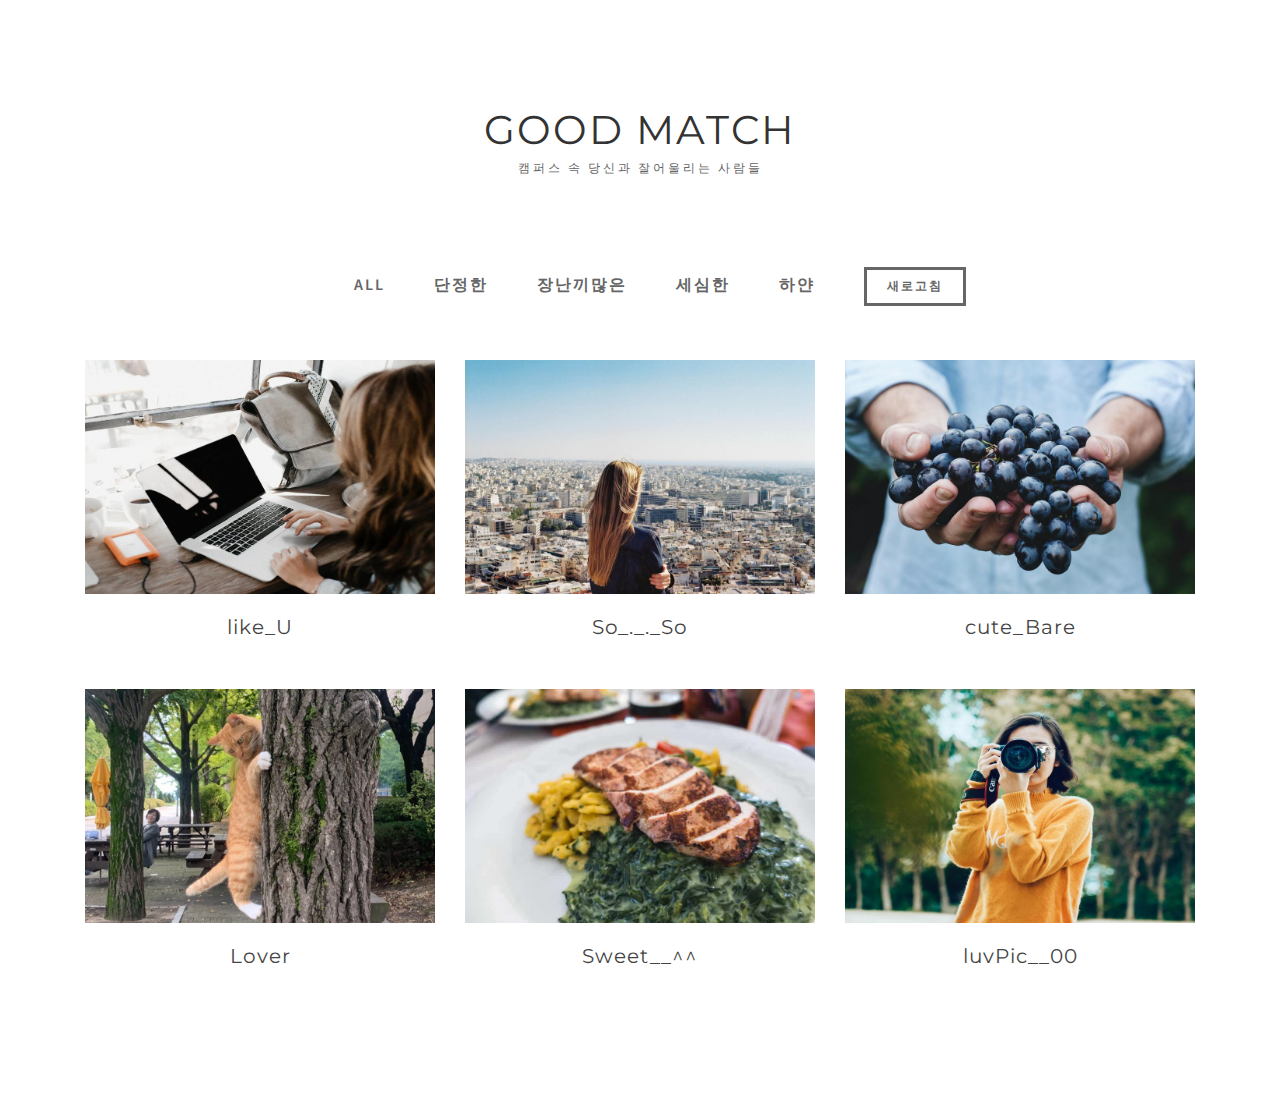
==== goodMatch.html @ 69f0681d "route 설정" ====
<!DOCTYPE html>
    <html lang="en">
    <head>
        <meta charset="utf-8">
        <meta http-equiv="X-UA-Compatible" content="IE=Edge">
        <meta name="viewport" content="width=device-width, initial-scale=1">
        <meta name="keywords" content="">
            <meta name="description" content="">
    
        <!-- stylesheets css -->
        <link rel="stylesheet" href="css/bootstrap.min.css">
    
            <link rel="stylesheet" href="css/magnific-popup.css">
    
        <link rel="stylesheet" href="css/animate.min.css">
        <link rel="stylesheet" href="css/font-awesome.min.css">
    
            <link rel="stylesheet" href="css/nivo-lightbox.css">
            <link rel="stylesheet" href="css/nivo_themes/default/default.css">
    
            <link rel="stylesheet" href="css/hover-min.css">
            <link rel="stylesheet" href="css/flexslider.css">
    
        <link rel="stylesheet" href="css/style.css">
    
            <link href='https://fonts.googleapis.com/css?family=Montserrat:400,700' rel='stylesheet' type='text/css'>
            <link href='https://fonts.googleapis.com/css?family=Source+Sans+Pro:400,300,600' rel='stylesheet' type='text/css'>
        
      </head>
    
    <!-- Gallery section -->
    <section id="gallery" class="parallax-section">
            <div class="container">
              <div class="row">
          
                <div class="col-md-12">
          
                 <div class="col-md-offset-2 col-md-8 col-sm-offset-1 col-sm-10">
                   <div class="wow fadeInUp section-title" data-wow-delay="0.3s">
                      <h2>Good Match</h2>
                      <h4>캠퍼스 속 당신과 잘어울리는 사람들</h4>
                  </div>
                </div>
                  
                    <!-- iso section -->
                    <div class="iso-section wow fadeInUp" data-wow-delay="0.6s">
          
                              <ul class="filter-wrapper clearfix">
                                  <li><a href="#" data-filter="*" class="selected opc-main-bg">All</a></li>
                                  <li><a href="#" class="opc-main-bg" data-filter=".breakfast">단정한</a></li>
                                  <li><a href="#" class="opc-main-bg" data-filter=".pizza">장난끼많은</a></li>
                                  <li><a href="#" class="opc-main-bg" data-filter=".lunch">세심한</a></li>
                                  <li><a href="#" class="opc-main-bg" data-filter=".dinner">하얀</a></li>
                                  <li><a href="#" class="opc-main-bg" data-filter=".breakfast" >
                                    <div class="refreshObject">
                                      새로고침
                                    </div>
                                  </li>
                              </ul>
          
                              <!-- iso box section -->
                              <div class="iso-box-section wow fadeInUp" data-wow-delay="0.9s">
                                <div class="iso-box-wrapper col4-iso-box">
          
                                  <div class="iso-box breakfast pizza lunch col-md-4 col-sm-6">
                                    <div class="gallery-thumb">
                                      <a href="peed.html">
                                        <img src="images/type1.jpg" class="fluid-img" alt="Gallery">
                                          <div class="gallery-overlay">
                                            <div class="gallery-item">
                                              <i class="fa fa-search"></i>
                                            </div>
                                          </div>
                                      </a>
                                    </div>
                                    <h3>like_U</h3>
                                  </div>
          
                                  <div class="iso-box breakfast lunch dinner col-md-4 col-sm-6">
                                    <div class="gallery-thumb">
                                      <a href="images/type2.jpg" data-lightbox-gallery="food-gallery">
                                        <img src="images/type2.jpg" class="fluid-img" alt="Gallery">
                                          <div class="gallery-overlay">
                                            <div class="gallery-item">
                                              <i class="fa fa-search"></i>
                                            </div>
                                          </div>
                                      </a>
                                    </div>
                                    <h3>So_._._So</h3>
                                  </div>
          
                                  <div class="iso-box dinner col-md-4 col-sm-6">
                                    <div class="gallery-thumb">
                                      <a href="images/type3.jpg" data-lightbox-gallery="food-gallery">
                                        <img src="images/type3.jpg" class="fluid-img" alt="Gallery">
                                          <div class="gallery-overlay">
                                            <div class="gallery-item">
                                              <i class="fa fa-search"></i>
                                            </div>
                                          </div>
                                      </a>
                                    </div>
                                    <h3>cute_Bare</h3>
                                  </div>
          
                                  <div class="iso-box breakfast col-md-4 col-sm-6">
                                    <div class="gallery-thumb">
                                      <a href="images/type4.jpg" data-lightbox-gallery="food-gallery">
                                        <img src="images/type4.jpg" class="fluid-img" alt="Gallery">
                                          <div class="gallery-overlay">
                                            <div class="gallery-item">
                                              <i class="fa fa-search"></i>
                                            </div>
                                          </div>
                                      </a>
                                    </div>
                                    <h3>Lover</h3>
                                  </div>
          
                                  <div class="iso-box lunch col-md-4 col-sm-6">
                                    <div class="gallery-thumb">
                                      <a href="images/type5.jpg" data-lightbox-gallery="food-gallery">
                                        <img src="images/type5.jpg" class="fluid-img" alt="Gallery">
                                          <div class="gallery-overlay">
                                            <div class="gallery-item">
                                              <i class="fa fa-search"></i>
                                            </div>
                                          </div>
                                      </a>
                                    </div>
                                    <h3>Sweet__^^</h3>
                                  </div>
          
                                  <div class="iso-box pizza lunch col-md-4 col-sm-6">
                                    <div class="gallery-thumb">
                                      <a href="images/type6.jpg" data-lightbox-gallery="food-gallery">
                                        <img src="images/type6.jpg" class="fluid-img" alt="Gallery">
                                          <div class="gallery-overlay">
                                            <div class="gallery-item">
                                              <i class="fa fa-search"></i>
                                            </div>
                                          </div>
                                      </a>
                                    </div>
                                    <h3>luvPic__00</h3>
                                  </div>
          
                                 </div>
                              </div>
          
                    </div>
          
                </div>
          
              </div>
            </div>
          </section>
    
    <!-- javscript js -->
    <script src="js/jquery.js"></script>
    <script src="js/bootstrap.min.js"></script>
    
    <script src="js/jquery.magnific-popup.min.js"></script>
    
    <script src="js/jquery.sticky.js"></script>
    <script src="js/jquery.backstretch.min.js"></script>
    
    <script src="js/isotope.js"></script>
    <script src="js/imagesloaded.min.js"></script>
    <script src="js/nivo-lightbox.min.js"></script>
    
    <script src="js/jquery.flexslider-min.js"></script>
    
    <script src="js/jquery.parallax.js"></script>
    <script src="js/smoothscroll.js"></script>
    <script src="js/wow.min.js"></script>
    
    <script src="js/custom.js"></script>
---- css/nivo_themes/default/default.css ----
/*
 * Nivo Lightbox Default Theme v1.0
 * http://dev7studios.com/nivo-lightbox
 *
 * Copyright 2013, Dev7studios
 * Free to use and abuse under the MIT license.
 * http://www.opensource.org/licenses/mit-license.php
 */
 
.nivo-lightbox-theme-default.nivo-lightbox-overlay { 
	background: #666;
	background: rgba(0,0,0,0.6); 
}
.nivo-lightbox-theme-default .nivo-lightbox-content.nivo-lightbox-loading { background: url(loading.gif) no-repeat 50% 50%; }

.nivo-lightbox-theme-default .nivo-lightbox-nav {
	top: 10%;
	width: 8%;
	height: 80%;
	text-indent: -9999px;
	background-repeat: no-repeat;
	background-position: 50% 50%;
	opacity: 0.5;
}
.nivo-lightbox-theme-default .nivo-lightbox-nav:hover { 
	opacity: 1; 
	background-color: rgba(0,0,0,0.5);
}
.nivo-lightbox-theme-default .nivo-lightbox-prev { 
	background-image: url(prev.png); 
	border-radius: 0 3px 3px 0;
}
.nivo-lightbox-theme-default .nivo-lightbox-next { 
	background-image: url(next.png); 
	border-radius: 3px 0 0 3px;
}

.nivo-lightbox-theme-default .nivo-lightbox-close {
	display: block;
	background: url(close.png) no-repeat;
	width: 48px;
	height: 48px;
	text-indent: -9999px;
	padding: 5px;
	opacity: 0.5;
}
.nivo-lightbox-theme-default .nivo-lightbox-close:hover { opacity: 1; }

.nivo-lightbox-theme-default .nivo-lightbox-title-wrap { bottom: -7%; }
.nivo-lightbox-theme-default .nivo-lightbox-title {
	font: 14px/20px 'Helvetica Neue', Helvetica, Arial, sans-serif;
	font-style: normal;
	font-weight: normal;
	background: #000;
	color: #fff;
	padding: 7px 15px;
	border-radius: 30px;
}

.nivo-lightbox-theme-default .nivo-lightbox-image img {
	background: #fff;
	-webkit-box-shadow: 0px 1px 1px rgba(0,0,0,0.4);
	        box-shadow: 0px 1px 1px rgba(0,0,0,0.4);
}
.nivo-lightbox-theme-default .nivo-lightbox-ajax,
.nivo-lightbox-theme-default .nivo-lightbox-inline {
	background: #fff;
	padding: 40px;
	-webkit-box-shadow: 0px 1px 1px rgba(0,0,0,0.4);
	        box-shadow: 0px 1px 1px rgba(0,0,0,0.4);
}

@media (-webkit-min-device-pixel-ratio: 1.3),
       (-o-min-device-pixel-ratio: 2.6/2),
       (min--moz-device-pixel-ratio: 1.3),
       (min-device-pixel-ratio: 1.3),
       (min-resolution: 1.3dppx) {

	.nivo-lightbox-theme-default .nivo-lightbox-content.nivo-lightbox-loading { 
		background-image: url(loading@2x.gif); 
		-webkit-background-size: 32px 32px; 
		        background-size: 32px 32px;
	}
	.nivo-lightbox-theme-default .nivo-lightbox-prev { 
		background-image: url(prev@2x.png); 
		-webkit-background-size: 48px 48px; 
		        background-size: 48px 48px;
	}
	.nivo-lightbox-theme-default .nivo-lightbox-next { 
		background-image: url(next@2x.png); 
		-webkit-background-size: 48px 48px; 
		        background-size: 48px 48px;
	}
	.nivo-lightbox-theme-default .nivo-lightbox-close { 
		background-image: url(close@2x.png); 
		-webkit-background-size: 16px 16px; 
		        background-size: 16px 16px;
	}
	
}
---- css/style.css ----
/*

Template 2083 Steak House

http://www.tooplate.com/view/2083-steak-house

*/

body {
		background: #ffffff;
    font-family: 'Source Sans Pro', sans-serif;
    font-weight: 300;
	}

html,body {
  width: 100%;
  overflow-x: hidden;
}

html {
  font-size: 100%;
}


/* Typography */
h1,h2,h3, .btn {
  font-family: 'Montserrat', sans-serif;
  font-weight: 400;
  letter-spacing: 1px;
}

h1 {
  font-weight: bold;
  font-size: 100px;
}

h2 {
  color: #333;
  font-size: 40px;
  letter-spacing: 2px;
  text-transform: uppercase;
  margin-top: 8px;
}
#contact h2 {
  color: #ffffff;
}

h3 {
  color: #444;
  font-size: 20px;
  line-height: 26px;
  letter-spacing: 1px;
  padding-bottom: 10px;
}
#menu h3 {
   color: #555;
}

h4 {
  font-size: 12px;
  font-weight: bold;
  letter-spacing: 3px;
  text-transform: uppercase;
  font-weight: 400;
}

p {
  font-size: 18px;
  letter-spacing: 0.8px;
  line-height: 28px;
}

a {
  text-decoration: none !important;
}
a:visited,
a:focus {
  outline: none;
  text-decoration: none !important;
}

.parallax-section {
  background-attachment: fixed !important;
  background-size: cover !important;
}

/* hover min css */
.hvr-bounce-to-bottom:before,
.hvr-bounce-to-top:before {
  background-color: #ffffff;
}


/* All Section styles */
#about,
#feature,
#video,
#menu,
#team,
#gallery,
#contact {
  color: #656565;
  padding-top: 100px;
  padding-bottom: 100px;
}

#feature,
#video,
#team,
#gallery,
#contact {
  text-align: center;
}

#feature,
#team {
  background: rgb(240,240,240);
}



/* section title */
.section-title {
  padding-bottom: 70px;
}
#about .section-title,
#menu .section-title {
  text-align: center;
}
#contact .section-title {
  color: #f0f0f0;
}



/* Preloader section  */
.preloader {
  position: fixed;
  top: 0;
  left: 0;
  width: 100%;
  height: 100%;
  z-index: 99999;
  display: flex;
  flex-flow: row nowrap;
  justify-content: center;
  align-items: center;
  background: none repeat scroll 0 0 #ffffff;
}

.sk-spinner-pulse {
  width: 60px;
  height: 60px;
  background-color: #222;
  border-radius: 100%;
  -webkit-animation: sk-pulseScaleOut 1s infinite ease-in-out;
          animation: sk-pulseScaleOut 1s infinite ease-in-out; }

@-webkit-keyframes sk-pulseScaleOut {
  0% {
    -webkit-transform: scale(0);
            transform: scale(0); }
  100% {
    -webkit-transform: scale(1);
            transform: scale(1);
    opacity: 0; } }

@keyframes sk-pulseScaleOut {
  0% {
    -webkit-transform: scale(0);
            transform: scale(0); }
  100% {
    -webkit-transform: scale(1);
            transform: scale(1);
    opacity: 0; } }


/* Home section */
#home {
  color: #ffffff;
  display: -webkit-box;
  display: -webkit-flex;
  display: -ms-flexbox;
  display: flex;
  -webkit-box-align: center;
  -webkit-align-items: center;
      -ms-flex-align: center;
        align-items: center;
  text-align: center;
  height: 100vh;
  overflow: hidden;
  position: relative;
}

#home .gradient-overlay {
  background: #c21500; /* fallback for old browsers */  
  background: -webkit-linear-gradient(to left, #c21500 , #ffc500); /* Chrome 10-25, Safari 5.1-6 */
  background: linear-gradient(to left, #c21500 , #ffc500); /* W3C, IE 10+/ Edge, Firefox 16+, Chrome 26+, Opera 12+, Safari 7+ */
  opacity: 0.8;      
  position: absolute;
  top: 0;
  width: 100%;
  height: 100vh;
}

#home .btn {
  background: transparent;
  border: 3px solid #ffffff;
  color: #ffffff;
  font-size: 12px;
  letter-spacing: 2px;
  padding: 13px 30px;
  margin-top: 34px;
  text-transform: uppercase;
}
#home .small-btn {
  background: transparent;
  border: 2px solid #ffffff;
  color: #ffffff;
  font-size: 12px;
  letter-spacing: 1px;
  padding: 10px 20px;
  top: 3vmin;
  right: 3vmin;
  position: absolute;
  text-transform: uppercase;
}
#home .btn:hover,
#home .btn:focus {
  color: #c21500;
}


/* Navigation section */
.navbar-default {
    background: #ffffff;
    border: none;
    box-shadow: 0px 2px 8px 0px rgba(50, 50, 50, 0.04);
    margin: 0 !important;
}

.navbar-default .navbar-brand {
  color: #505050;
  font-size: 28px;
  font-weight: 600;
  letter-spacing: 2px;
  line-height: 40px;
  margin: 0;
}

.navbar-default .navbar-nav li a {
    color: #757575;
    font-size: 19px;
    font-weight: 300;
    line-height: 50px;
    -webkit-transition: all 0.4s ease-in-out;
    transition: all 0.4s ease-in-out;
}

.navbar-default .navbar-nav > li a:hover {
    color: #c21500 !important;
}

.navbar-default .navbar-nav > li > a:hover,
.navbar-default .navbar-nav > li > a:focus {
    color: #606060;
    background-color: transparent;
}

.navbar-default .navbar-nav > .active > a,
.navbar-default .navbar-nav > .active > a:hover,
.navbar-default .navbar-nav > .active > a:focus {
    color: #c21500;
    background-color: transparent;
}

.navbar-default .navbar-toggle {
     border: none;
     padding-top: 10px;
  }

.navbar-default .navbar-toggle .icon-bar {
    border-color: transparent;
  }

.navbar-default .navbar-toggle:hover,
.navbar-default .navbar-toggle:focus { 
  background-color: transparent;
}



/* Feature section */
#feature .feature-thumb {
  background-color: #ffffff;
  position: relative;
  padding: 40px;
  margin-top: 32px;
}
#feature .feature-icon {
  background-color: #222;
  width: 85px;
  height: 85px;
  margin: 0 auto;
  top: 0;
  margin-top: -70px;
  margin-bottom: 30px;
  position: relative;
  -webkit-border-radius: 50%;
  -moz-border-radius: 50%;
  -ms-border-radius: 50%;
  border-radius: 50%;
  display: table;
  text-align: center;
  transition: all 0.4s ease-in-out;
}
#feature .feature-icon:hover {
  background-color: #c21500;
}
#feature .feature-icon span {
  display: table-cell;
  vertical-align: middle;
}
#feature .feature-icon .fa {
  color: #ffffff;
  font-size: 36px;
  margin: 0;
  padding: 0;
}

#feature h3 {
  padding-top: 14px;
  padding-bottom: 10px;
}



/* About section  */
#about .col-md-4 ul {
  padding-top: 4px;
  padding-left: 28px;
}

#about .col-md-4 ul li {
  color: #777;
  font-size: 18px;
  font-weight: 400;
  padding-top: 2px;
  padding-bottom: 2px;
}



/* Video section  */
#video {
  background: url('../images/video-bg.jpg') 50% 0 repeat-y fixed;
  -webkit-background-size: cover;
  background-size: cover;
  background-position: center center;
  position: relative;
  color: #999;
}

#video .overlay {
  background: rgba(03,03,03,0.6);
  width: 100%;
  height: 100%;
  position: absolute;
  top: 0;
}

#video h2 {
  color: #ffffff;
  padding-top: 20px;
  padding-bottom: 16px;
}

#video .fa {
  position: relative;
  border: 2px solid #ffffff;
  border-radius: 100px;
  color: #ffffff;
  font-size: 28px;
  width: 80px;
  height: 80px;
  line-height: 80px;
  text-align: center;
  vertical-align: middle;
  margin-top: 22px;
}



/* Menu section */
#menu .media {
  padding-bottom: 20px;
}

#menu .media-object img {
  width: 220px;
  padding-right: 12px;
  position: relative;
}

#menu .media-object span.menu-price {
  position: absolute;
  background-color: #ffffff;
  color: #222;
  font-size: 20px;
  font-weight: bold;
  padding: 6px 20px;
  top: 50%;
  left: 3%;
}

/* Team section */
#team h3 {
  padding-bottom: 0px;
}

#team .team-des h4 {
  color: #666;
  padding-top: 0px;
  padding-bottom: 10px;
}

#team img {
  width: 100%;
}

#team .team-thumb {
  width: 100%;
  position: relative;
}

#team .team-des {
  background: #ffffff;
  box-shadow: 0px 2px 8px 0px rgba(50, 50, 50, 0.04);
  position: absolute;
  bottom: 0px;
  width: 100%;
  height: 90px;
  overflow: hidden;
  transition: height 450ms;
}
#team .team-thumb:hover .team-des {
  color: #ffffff;
  height: 100%;
  background-color: #c21500;
  padding-top: 30%;
  opacity: 0.9;
}
#team .team-thumb:hover h3,
#team .team-thumb:hover h4,
#team .team-thumb:hover .social-icon li a {
  color: #eee;
}

#team .join-team {
  background-color: #c21500;
  color: #f0f0f0;
  padding: 30px 20px;
  text-align: center;
  width: 100%;
  height: 100%;
  box-sizing: border-box;
  display: block;
}
#team .join-team .fa {
  font-size: 32px;
  padding-bottom: 14px;
}
#team .join-team .btn {
  background-color: transparent;
  border: 3px solid #ffffff;
  color: #ffffff;
  font-size: 18px;
  padding: 6px 26px;
  margin-top: 18px;
}
#team .join-team .btn:hover {
  color: #222;
}

#team .col-md-6 {
  padding-top: 62px;
}
#team .col-md-6 h2 {
  padding-bottom: 16px;
}



/* Gallery section */
#gallery .gallery-thumb {
  position: relative;
  overflow: hidden;
  margin: 0;
} 

#gallery .gallery-thumb .gallery-overlay {
  background: #c21500;
  position: absolute;
  top: 0;
  right: 0;
  bottom: 0;
  left: 0;
  width: 100%;
  height: 100%;
  opacity: 0;
  -webkit-transition: all 0.4s ease-in-out;
  transition: all 0.4s ease-in-out;
}

#gallery .gallery-thumb:hover .gallery-overlay {
    opacity: 0.9;
}

#gallery .gallery-thumb .gallery-overlay .gallery-item {
    text-align: center;
    position: absolute;
    top:50%;
    left: 50%;
    -webkit-transform:translate(-50%,-50%);
      -ms-transform:translate(-50%,-50%);
          transform:translate(-50%,-50%);
}

#gallery .gallery-thumb .fa {
  background: #ffffff;
  border-radius: 100%;
  font-size: 24px;
  color: #222;
  width: 60px;
  height: 60px;
  line-height: 60px;
  text-align: center;
  vertical-align: middle;
}

#gallery .refreshObject {
  background: transparent;
  border: 3px solid #666666;
  color: #666666;
  font-size: 12px;
  letter-spacing: 2px;
  padding: 8px 20px;
  text-transform: uppercase;
}

/*filter css*/
.filter-wrapper {
    width: 100%;
    margin-bottom: 42px;
    overflow: hidden;
}

.filter-wrapper li {
    display: inline-block;
    margin: 4px;
}

.filter-wrapper li a {
    color: #666;
    font-size: 16px;
    font-weight: 600;
    letter-spacing: 2px;
    padding: 8px 17px;
    margin-right: 2px;
    margin-left: 2px;
    text-transform: uppercase;
    display: block;
    text-decoration: none;
    -webkit-transition: all 0.4s ease-in-out;
  transition: all 0.4s ease-in-out;
}
.filter-wrapper li a:hover,
.filter-wrapper li a:focus {
  color: #C21500;
}

/*isotope box css*/
.iso-box-section {
    width: 100%;
}

.iso-box-wrapper {
    width: 100%;
    padding: 0;
    clear: both;
    position: relative;
}

.iso-box {
    position: relative;
    min-height: 50px;
    float: left;
    overflow: hidden;
    margin-bottom: 30px;
}

.iso-box > a {
    display: block;
    width: 100%;
    height: 100%;
    overflow: hidden;
} 

.fluid-img {
    width: 100%;
    display: block;
}


/* Contact section  */
#contact {
  background: url('../images/contact-bg.jpg') 50% 0 repeat-y fixed;
  -webkit-background-size: cover;
  background-size: cover;
  background-position: center center;
  position: relative;
}

#contact .overlay {
  background: rgba(0,0,0,0.7);
  width: 100%;
  height: 100%;
  position: absolute;
  top: 0;
}

#contact .form-control {
  background: transparent;
  border: none;
  border-bottom: 1px solid #666;
  border-radius: 0px;
  box-shadow: none;
  color: #ffffff;
  font-size: 18px;
  margin-bottom: 16px;
  transition: all 0.4s ease-in-out;
}

#contact .form-control:hover {
  border-color: #ddd;
}

#contact input {height: 45px;}

#contact input[type='submit'] {
  background: #ffffff;
  border-radius: 4px;
  color: #c21500;
  font-size: 20px;
  font-weight: 600;
  letter-spacing: 2px;
  height: 50px;
  margin-top: 20px;
  transition: all 0.4s ease-in-out;
}
#contact input[type='submit']:hover {
  background-color: #c21500;
  border-color: transparent;
  color: #ffffff;
}


/* Footer section  */
footer {
  background-color: #141414;
  color: #757575;
  padding-top: 100px;
  padding-bottom: 100px;
}

footer h3 {
  color: #ffffff;
  text-transform: uppercase;
  padding-bottom: 14px;
}

footer strong {
  color: #f0f0f0;
  font-size: 20px;
  display: block;
  padding-top: 6px;
  padding-bottom: 2px;
}


/* copyright section  */
#copyright p {
  padding: 20px;
}

.gototop {
  background-color: #242424;
  color: #ffffff;
  font-size: 40px;
  padding: 20px 32px;
  text-align: right;
  transition: all 0.4s ease-in-out;
}
.gototop:hover {
  background-color: #c21500;
  color: #fff;
}

/* social icon section  */
.social-icon {
  padding: 0;
  margin: 0;
}

.social-icon li {
  list-style: none;
  display: inline-block;
}

.social-icon li a {
  border-radius: 100px;
  color: #626262;
  font-size: 18px;
  text-decoration: none;
  transition: all 0.4s ease-in-out;
  width: 35px;
  height: 35px;
  line-height: 35px;
  text-align: center;
  margin-bottom: 12px;
  margin-right: 10px;
}

.social-icon li a:hover {
  background: #111;
  color: #ffffff;
}



/* Mobile Responsive */
@media (max-width: 980px) {

  #home {
    height: 65vh;
  }

  #feature .col-md-4:last-child,
  #about .col-md-4 {
    margin-top: 42px;
  }

  #team .team-thumb {
    margin-top: 20px;
    margin-bottom: 20px;
  }
  #team .join-team {
    padding: 71px 50px;
    margin-top: 20px;
  }

}


@media (max-width: 900px) {

  h1 {font-size: 70px;}

}


@media (max-width: 768px) {

  .navbar-default .navbar-brand {
    line-height: 46px;
  }

}

@media (max-width: 767px) {

  .navbar-default .navbar-brand {
    line-height: 15px;
  }
  .navbar-default .navbar-nav li a {
    line-height: 30px;
  }

  #feature .col-md-4,
  #about .col-md-5,
  footer .col-md-4 {
    padding-top: 20px;
    padding-bottom: 20px;
  }

  .filter-wrapper {
    padding: 0px;
  }

}

@media (max-width: 650px) {

  #home {
    height: 100vh;
  }

  h1 {
    font-size: 60px;
  }
  h2 {
    font-size: 30px;
  }

  #feature {
    padding-top: 80px;
    padding-bottom: 80px;
  }

  #about,
  #feature,
  #video,
  #menu,
  #team,
  #gallery,
  #contact {
    padding-top: 80px;
    padding-bottom: 80px;
  }

  #menu .media-object img {
    width: 100%;
    padding-bottom: 14px;
  }
  #menu .media-object span.menu-price {
    top: 30%;
    left: 6%;
  }

  footer {text-align: center;}

}
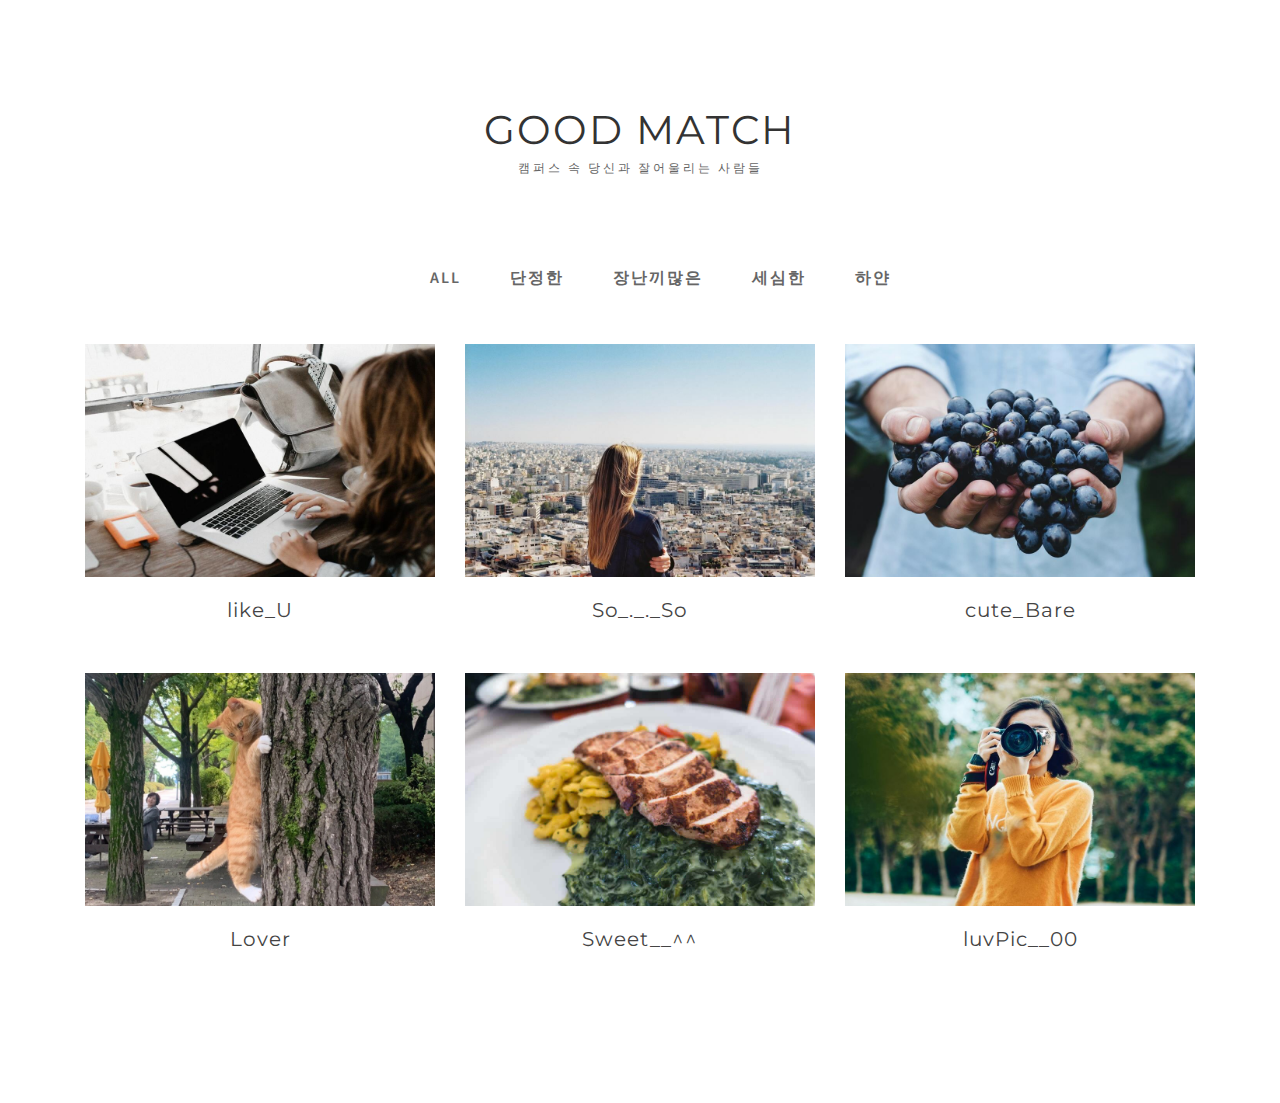
==== commit ebbd358e: "피드 생성" ====
--- a/goodMatch.html
+++ b/goodMatch.html
@@ -51,11 +51,6 @@
                                   <li><a href="#" class="opc-main-bg" data-filter=".pizza">장난끼많은</a></li>
                                   <li><a href="#" class="opc-main-bg" data-filter=".lunch">세심한</a></li>
                                   <li><a href="#" class="opc-main-bg" data-filter=".dinner">하얀</a></li>
-                                  <li><a href="#" class="opc-main-bg" data-filter=".breakfast" >
-                                    <div class="refreshObject">
-                                      새로고침
-                                    </div>
-                                  </li>
                               </ul>
           
                               <!-- iso box section -->
@@ -78,7 +73,7 @@
           
                                   <div class="iso-box breakfast lunch dinner col-md-4 col-sm-6">
                                     <div class="gallery-thumb">
-                                      <a href="images/type2.jpg" data-lightbox-gallery="food-gallery">
+                                      <a href="peed.html" data-lightbox-gallery="food-gallery">
                                         <img src="images/type2.jpg" class="fluid-img" alt="Gallery">
                                           <div class="gallery-overlay">
                                             <div class="gallery-item">
@@ -92,7 +87,7 @@
           
                                   <div class="iso-box dinner col-md-4 col-sm-6">
                                     <div class="gallery-thumb">
-                                      <a href="images/type3.jpg" data-lightbox-gallery="food-gallery">
+                                      <a href="peed.html" data-lightbox-gallery="food-gallery">
                                         <img src="images/type3.jpg" class="fluid-img" alt="Gallery">
                                           <div class="gallery-overlay">
                                             <div class="gallery-item">
@@ -106,7 +101,7 @@
           
                                   <div class="iso-box breakfast col-md-4 col-sm-6">
                                     <div class="gallery-thumb">
-                                      <a href="images/type4.jpg" data-lightbox-gallery="food-gallery">
+                                      <a href="peed.html" data-lightbox-gallery="food-gallery">
                                         <img src="images/type4.jpg" class="fluid-img" alt="Gallery">
                                           <div class="gallery-overlay">
                                             <div class="gallery-item">
@@ -120,7 +115,7 @@
           
                                   <div class="iso-box lunch col-md-4 col-sm-6">
                                     <div class="gallery-thumb">
-                                      <a href="images/type5.jpg" data-lightbox-gallery="food-gallery">
+                                      <a href="peed.html" data-lightbox-gallery="food-gallery">
                                         <img src="images/type5.jpg" class="fluid-img" alt="Gallery">
                                           <div class="gallery-overlay">
                                             <div class="gallery-item">
@@ -134,7 +129,7 @@
           
                                   <div class="iso-box pizza lunch col-md-4 col-sm-6">
                                     <div class="gallery-thumb">
-                                      <a href="images/type6.jpg" data-lightbox-gallery="food-gallery">
+                                      <a href="peed.html" data-lightbox-gallery="food-gallery">
                                         <img src="images/type6.jpg" class="fluid-img" alt="Gallery">
                                           <div class="gallery-overlay">
                                             <div class="gallery-item">
